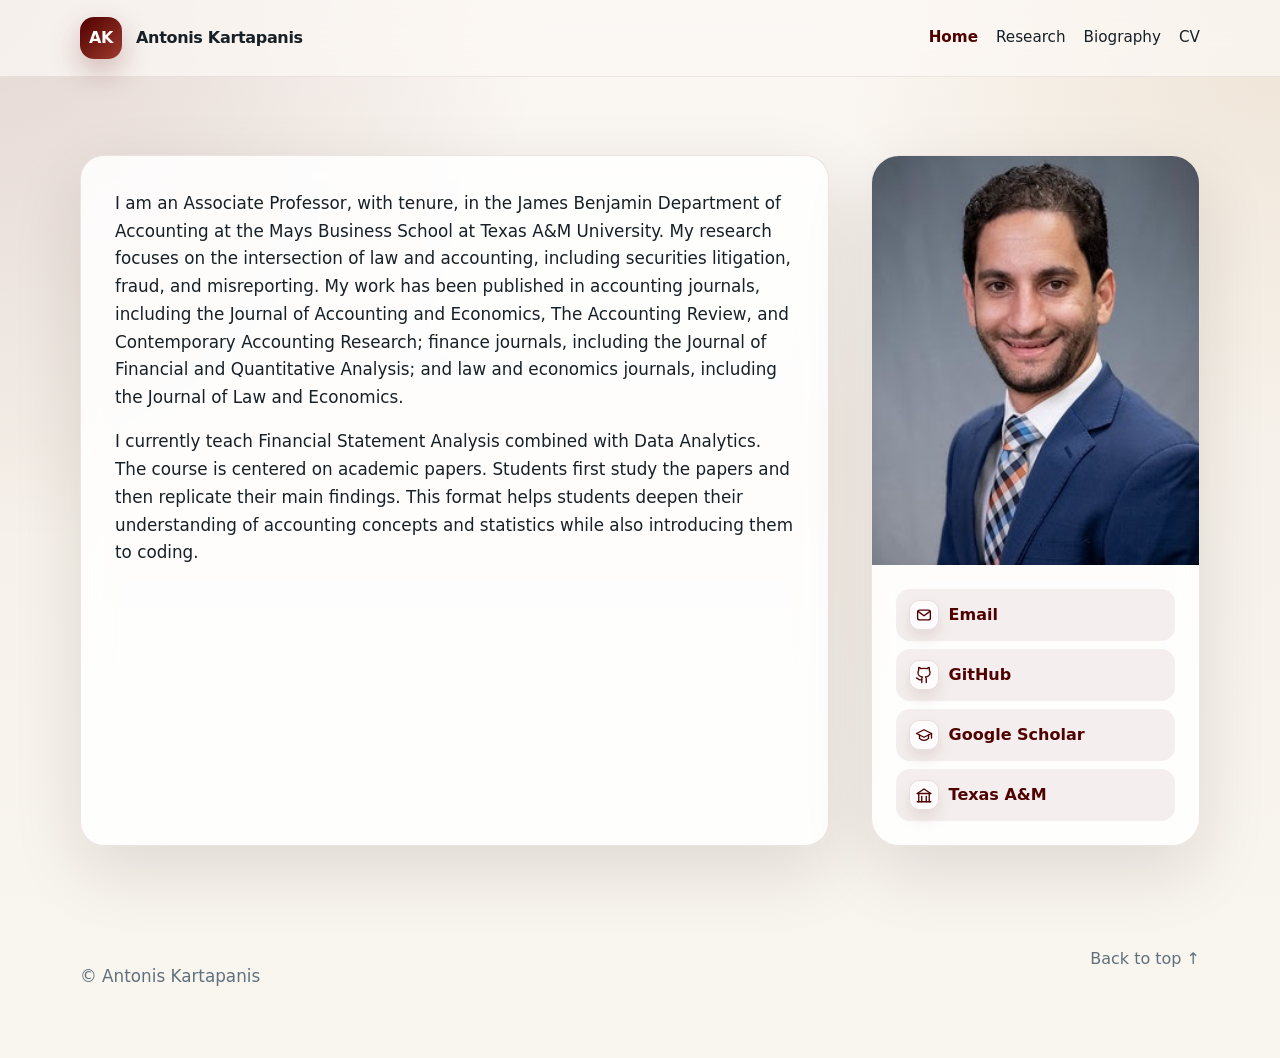
==== index.html @ 4bb773fa "Initial site" ====
<!doctype html>
<html lang="en">
<head>
  <meta charset="utf-8" />
  <meta name="viewport" content="width=device-width, initial-scale=1" />
  <title>Antonis Kartapanis | Home</title>
  <meta name="description" content="Antonis Kartapanis — Associate Professor of Accounting at the Mays Business School, Texas A&amp;M University. Research on securities litigation, fraud, and misreporting." />
  <link rel="canonical" href="https://example.com/index.html" />
  <link rel="icon" href="assets/tamu-atm-favicon.svg" type="image/svg+xml" />
  <link rel="stylesheet" href="styles.css" />

  <!-- OpenGraph (Facebook, LinkedIn, iMessage, Slack, Discord, etc.) -->
  <meta property="og:type" content="profile" />
  <meta property="og:site_name" content="Antonis Kartapanis" />
  <meta property="og:title" content="Antonis Kartapanis | Home" />
  <meta property="og:description" content="Antonis Kartapanis — Associate Professor of Accounting at the Mays Business School, Texas A&amp;M University. Research on securities litigation, fraud, and misreporting." />
  <meta property="og:url" content="https://example.com/index.html" />
  <meta property="og:image" content="https://example.com/assets/og-card.png" />
  <meta property="og:image:width" content="1200" />
  <meta property="og:image:height" content="630" />
  <meta property="og:image:alt" content="Antonis Kartapanis — Antonis Kartapanis — Associate Professor of Accounting at the Mays Business School, Texas A&amp;M University. Research on securities litigation, fraud, and misreporting." />

  <!-- Twitter / X -->
  <meta name="twitter:card" content="summary_large_image" />
  <meta name="twitter:title" content="Antonis Kartapanis | Home" />
  <meta name="twitter:description" content="Antonis Kartapanis — Associate Professor of Accounting at the Mays Business School, Texas A&amp;M University. Research on securities litigation, fraud, and misreporting." />
  <meta name="twitter:image" content="https://example.com/assets/og-card.png" />
</head>
<body>
  <header class="site-header" id="top">
    <nav class="nav" aria-label="Primary navigation">
      <a class="brand" href="index.html" aria-label="Antonis Kartapanis home">
        <span class="brand-mark">AK</span>
        <span>Antonis Kartapanis</span>
      </a>
      <div class="nav-links">
        <a class="active" href="index.html">Home</a>
        <a href="research.html">Research</a>
        <a href="biography.html">Biography</a>
        <a href="cv.html">CV</a>
      </div>
    </nav>
  </header>

  <main>
    <section class="hero section-shell">
      <div class="hero-copy home-copy paper-card">
        <p>I am an Associate Professor, with tenure, in the James Benjamin Department of Accounting at the Mays Business School at Texas A&amp;M University. My research focuses on the intersection of law and accounting, including securities litigation, fraud, and misreporting. My work has been published in accounting journals, including the Journal of Accounting and Economics, The Accounting Review, and Contemporary Accounting Research; finance journals, including the Journal of Financial and Quantitative Analysis; and law and economics journals, including the Journal of Law and Economics.</p>
        <p>I currently teach Financial Statement Analysis combined with Data Analytics. The course is centered on academic papers. Students first study the papers and then replicate their main findings. This format helps students deepen their understanding of accounting concepts and statistics while also introducing them to coding.</p>
      </div>
      <aside class="profile-card" aria-label="Contact links">
        <img src="assets/headshot.jpg" alt="Antonis Kartapanis" />
        <div class="profile-card-body">
          <div class="contact-list" aria-label="Contact and profile links">
            <a href="mailto:akartapanis@mays.tamu.edu"><span class="link-icon" aria-hidden="true"><svg viewBox="0 0 24 24"><rect x="3.5" y="5.5" width="17" height="13" rx="2.6"/><path d="m4.5 7.5 7.5 5.5 7.5-5.5"/></svg></span>Email</a>
            <a href="https://github.com/akartapanis"><span class="link-icon" aria-hidden="true"><svg viewBox="0 0 24 24"><path d="M15 22v-4a4.8 4.8 0 0 0-1-3.5c3 0 6-2 6-5.5.08-1.25-.27-2.48-1-3.5.28-1.15.28-2.35 0-3.5 0 0-1 0-3 1.5-2.64-.5-5.36-.5-8 0C6 2 5 2 5 2c-.3 1.15-.3 2.35 0 3.5A5.4 5.4 0 0 0 4 9c0 3.5 3 5.5 6 5.5-.39.49-.68 1.05-.85 1.65-.17.6-.22 1.23-.15 1.85v4"/><path d="M9 18c-4.51 2-5-2-7-2"/></svg></span>GitHub</a>
            <a href="https://scholar.google.com/citations?user=XXyv4EcAAAAJ&amp;hl=en"><span class="link-icon" aria-hidden="true"><svg viewBox="0 0 24 24"><path d="M22 10v6"/><path d="m2 10 10-5 10 5-10 5z"/><path d="M6 12v4.5a8 8 0 0 0 12 0V12"/></svg></span>Google Scholar</a>
            <a href="https://mays.tamu.edu/directory/akartapanis" target="_blank" rel="noreferrer"><span class="link-icon" aria-hidden="true"><svg viewBox="0 0 24 24"><path d="M3 21h18"/><path d="M5 21V10"/><path d="M19 21V10"/><path d="M9 21v-7"/><path d="M15 21v-7"/><path d="M3 10 12 4l9 6"/><path d="M3 10h18"/></svg></span>Texas A&amp;M</a>
          </div>
        </div>
      </aside>
    </section>
  </main>

  <footer class="footer section-shell">
    <p>© Antonis Kartapanis</p>
    <a href="#top">Back to top ↑</a>
  </footer>
</body>
</html>
---- styles.css ----
:root {
  --maroon: #500000;
  --maroon-2: #7a1f2b;
  --ink: #172026;
  --muted: #60707d;
  --line: #e6e1db;
  --bg: #f6f1ea;
  --card: rgba(255, 255, 255, 0.86);
  --shadow: 0 24px 70px rgba(42, 25, 18, 0.12);
  --radius: 28px;
  --page-title: clamp(2rem, 4vw, 3.4rem);
  --card-title: clamp(1.15rem, 1.55vw, 1.45rem);
  --body-text: 1.05rem;
}

* { box-sizing: border-box; }
html { scroll-behavior: smooth; }
body {
  margin: 0;
  font-family: Inter, ui-sans-serif, system-ui, -apple-system, BlinkMacSystemFont, "Segoe UI", sans-serif;
  color: var(--ink);
  background:
    radial-gradient(circle at top left, rgba(80, 0, 0, 0.13), transparent 34rem),
    radial-gradient(circle at top right, rgba(185, 139, 80, 0.18), transparent 28rem),
    linear-gradient(180deg, #fbf8f4 0%, var(--bg) 42%, #f9f6f0 100%);
  line-height: 1.65;
}

a { color: var(--maroon); text-decoration-thickness: 0.08em; text-underline-offset: 0.18em; }
a:hover { color: var(--maroon-2); }

.site-header {
  position: sticky;
  top: 0;
  z-index: 20;
  backdrop-filter: blur(18px);
  background: rgba(251, 248, 244, 0.76);
  border-bottom: 1px solid rgba(80, 0, 0, 0.08);
}

.nav, .section-shell {
  width: min(1120px, calc(100% - 40px));
  margin: 0 auto;
}

.nav {
  min-height: 76px;
  display: flex;
  align-items: center;
  justify-content: space-between;
  gap: 24px;
}

.brand, .nav-links { display: flex; align-items: center; gap: 14px; }
.brand { color: var(--ink); font-weight: 760; text-decoration: none; letter-spacing: -0.02em; }
.brand-mark {
  display: grid;
  place-items: center;
  width: 42px;
  height: 42px;
  border-radius: 14px;
  color: white;
  background: linear-gradient(135deg, var(--maroon), #9d3a2d);
  box-shadow: 0 12px 30px rgba(80, 0, 0, 0.25);
}
.nav-links { gap: 18px; font-size: 0.95rem; }
.nav-links a { color: var(--ink); text-decoration: none; }
.nav-links a:hover, .nav-links a.active { color: var(--maroon); }
.nav-links a.active { font-weight: 820; }

.button {
  display: inline-flex;
  align-items: center;
  justify-content: center;
  border: 1px solid rgba(80, 0, 0, 0.12);
  border-radius: 999px;
  padding: 0.85rem 1.1rem;
  font-size: 1rem;
  font-weight: 720;
  color: white;
  background: linear-gradient(135deg, var(--maroon), #8f2d2d);
  text-decoration: none;
  box-shadow: 0 16px 34px rgba(80, 0, 0, 0.18);
}
.button:hover { color: white; transform: translateY(-1px); }

h1, h2, h3 { line-height: 1.12; letter-spacing: -0.035em; }
h1 { margin: 0 0 1.4rem; font-size: var(--page-title); }
h2 { margin: 0 0 0.8rem; font-size: var(--card-title); letter-spacing: -0.02em; }
h3 { margin: 0 0 0.55rem; font-size: clamp(1.2rem, 1.7vw, 1.55rem); }
p, li { font-size: var(--body-text); }

.hero {
  display: grid;
  grid-template-columns: minmax(0, 1.25fr) minmax(280px, 0.55fr);
  gap: 42px;
  align-items: stretch;
  padding: 78px 0 70px;
}
.home-copy { align-self: stretch; }
.home-copy p:first-child { margin-top: 0; }
.hero-copy p { max-width: 820px; }

.profile-card, .paper-card {
  background: var(--card);
  border: 1px solid rgba(80, 0, 0, 0.10);
  box-shadow: var(--shadow);
  backdrop-filter: blur(14px);
}
.profile-card { border-radius: var(--radius); overflow: hidden; }
.profile-card img { width: 100%; aspect-ratio: 4 / 5; object-fit: cover; display: block; }
.profile-card-body { padding: 24px; }
.contact-list { display: grid; gap: 8px; }
.contact-list a {
  display: flex;
  align-items: center;
  gap: 10px;
  padding: 10px 12px;
  border: 1px solid transparent;
  border-radius: 14px;
  background: rgba(80,0,0,0.06);
  text-decoration: none;
  font-weight: 680;
  transition: background 160ms ease, border-color 160ms ease, transform 160ms ease;
}
.contact-list a:hover {
  border-color: rgba(80, 0, 0, 0.14);
  background: rgba(80,0,0,0.09);
  transform: translateY(-1px);
}
.link-icon {
  display: inline-grid;
  flex: 0 0 30px;
  place-items: center;
  width: 30px;
  height: 30px;
  border-radius: 10px;
  color: var(--maroon);
  background: rgba(255, 255, 255, 0.76);
  border: 1px solid rgba(80, 0, 0, 0.12);
  box-shadow: 0 8px 16px rgba(80, 0, 0, 0.10);
}
.link-icon svg {
  width: 18px;
  height: 18px;
  fill: none;
  stroke: currentColor;
  stroke-width: 1.8;
  stroke-linecap: round;
  stroke-linejoin: round;
}
.link-icon svg path:only-child { fill: currentColor; stroke: none; }

.page-title { padding: 70px 0 24px; }
.research-list { display: grid; gap: 18px; padding-bottom: 28px; }
.paper-card { border-radius: 24px; padding: clamp(22px, 4vw, 34px); }
.paper-card > :first-child { margin-top: 0; }
.paper-card > :last-child { margin-bottom: 0; }
.paper-card p:last-child { margin-bottom: 0; }
.paper-card ul { margin: 1rem 0; padding-left: 1.2rem; color: var(--muted); }

/* Collapsible abstracts */
.paper-card details.abstract { margin-top: 0.8rem; }
.paper-card details.abstract summary {
  cursor: pointer;
  list-style: none;
  display: inline-flex;
  align-items: center;
  gap: 8px;
  padding: 7px 14px 7px 16px;
  border: 1px solid rgba(80, 0, 0, 0.16);
  border-radius: 999px;
  font-size: 0.88rem;
  font-weight: 720;
  color: var(--maroon);
  background: rgba(80, 0, 0, 0.06);
  transition: background 160ms ease, border-color 160ms ease;
  user-select: none;
}
.paper-card details.abstract summary::-webkit-details-marker { display: none; }
.paper-card details.abstract summary::after {
  content: "›";
  display: inline-block;
  font-size: 1.05rem;
  line-height: 1;
  font-weight: 800;
  transform: rotate(90deg);
  transition: transform 220ms ease;
}
.paper-card details.abstract[open] summary::after { transform: rotate(-90deg); }
.paper-card details.abstract summary:hover {
  background: rgba(80, 0, 0, 0.10);
  border-color: rgba(80, 0, 0, 0.22);
}
.paper-card details.abstract:not([open]) summary .abstract-toggle-hide,
.paper-card details.abstract[open] summary .abstract-toggle-show { display: none; }
.paper-card details.abstract p {
  margin: 14px 0 0;
}
.abstract-label {
  font-weight: 760;
  color: var(--ink);
}

.working-title { padding-top: 18px; }
.working-papers-list { padding-bottom: 86px; }
.working-papers-list .paper-card h2 { margin-bottom: 0; }

.biography-list {
  display: grid;
  gap: 30px;
  padding: 70px 0 88px;
}
.bio-section h1 { margin-bottom: 1rem; }
.bio-with-photo::after {
  content: "";
  display: table;
  clear: both;
}
.bio-photo-card {
  float: left;
  width: min(25%, 210px);
  min-width: 170px;
  margin: 0 24px 12px 0;
}
.bio-photo-card img {
  width: 100%;
  aspect-ratio: 4 / 5;
  object-fit: cover;
  display: block;
  border-radius: 18px;
}
.bio-copy p:first-child { margin-top: 0; }
.bio-copy p:last-child { margin-bottom: 0; }

.cv-page { padding: 70px 0 86px; }
.cv-actions { display: flex; flex-wrap: wrap; gap: 12px; }
.cv-download-only { margin-bottom: 18px; }
.cv-frame-card {
  overflow: hidden;
  margin-top: 18px;
  border: 1px solid rgba(80, 0, 0, 0.10);
  border-radius: var(--radius);
  background: var(--card);
  box-shadow: var(--shadow);
}
.cv-frame-card iframe {
  display: block;
  width: 100%;
  height: min(82vh, 980px);
  min-height: 720px;
  border: 0;
  background: white;
}

.footer { display: flex; justify-content: space-between; gap: 20px; padding: 30px 0 50px; color: var(--muted); }
.footer a { color: var(--muted); text-decoration: none; }

@media (max-width: 860px) {
  .nav { align-items: flex-start; flex-direction: column; padding: 16px 0; }
  .nav-links { flex-wrap: wrap; }
  .hero { grid-template-columns: 1fr; padding-top: 46px; }
  .bio-photo-card {
    float: none;
    width: 100%;
    max-width: 360px;
    margin: 0 0 20px;
  }
  .cv-frame-card iframe { min-height: 620px; }
}

@media (max-width: 520px) {
  .nav, .section-shell { width: min(100% - 24px, 1120px); }
  .profile-card-body, .paper-card { padding: 22px; }
}

/* Print: CV page renders a clean text fallback (the iframe doesn't print). */
.cv-print-note { display: none; }
@media print {
  body { background: white; color: #000; }
  .site-header, .footer, .cv-actions, .cv-frame-card { display: none !important; }
  .cv-page { padding: 0; }
  .cv-print-note {
    display: block;
    padding: 24px 0;
    font-size: 12pt;
    line-height: 1.6;
  }
  .cv-print-note h1 {
    font-size: 22pt;
    margin: 0 0 0.4rem;
    letter-spacing: -0.02em;
  }
  .cv-print-note p { margin: 0.4rem 0; }
  .cv-print-note .cv-print-url {
    word-break: break-all;
    font-family: ui-monospace, SFMono-Regular, Menlo, monospace;
    font-size: 10.5pt;
  }
}
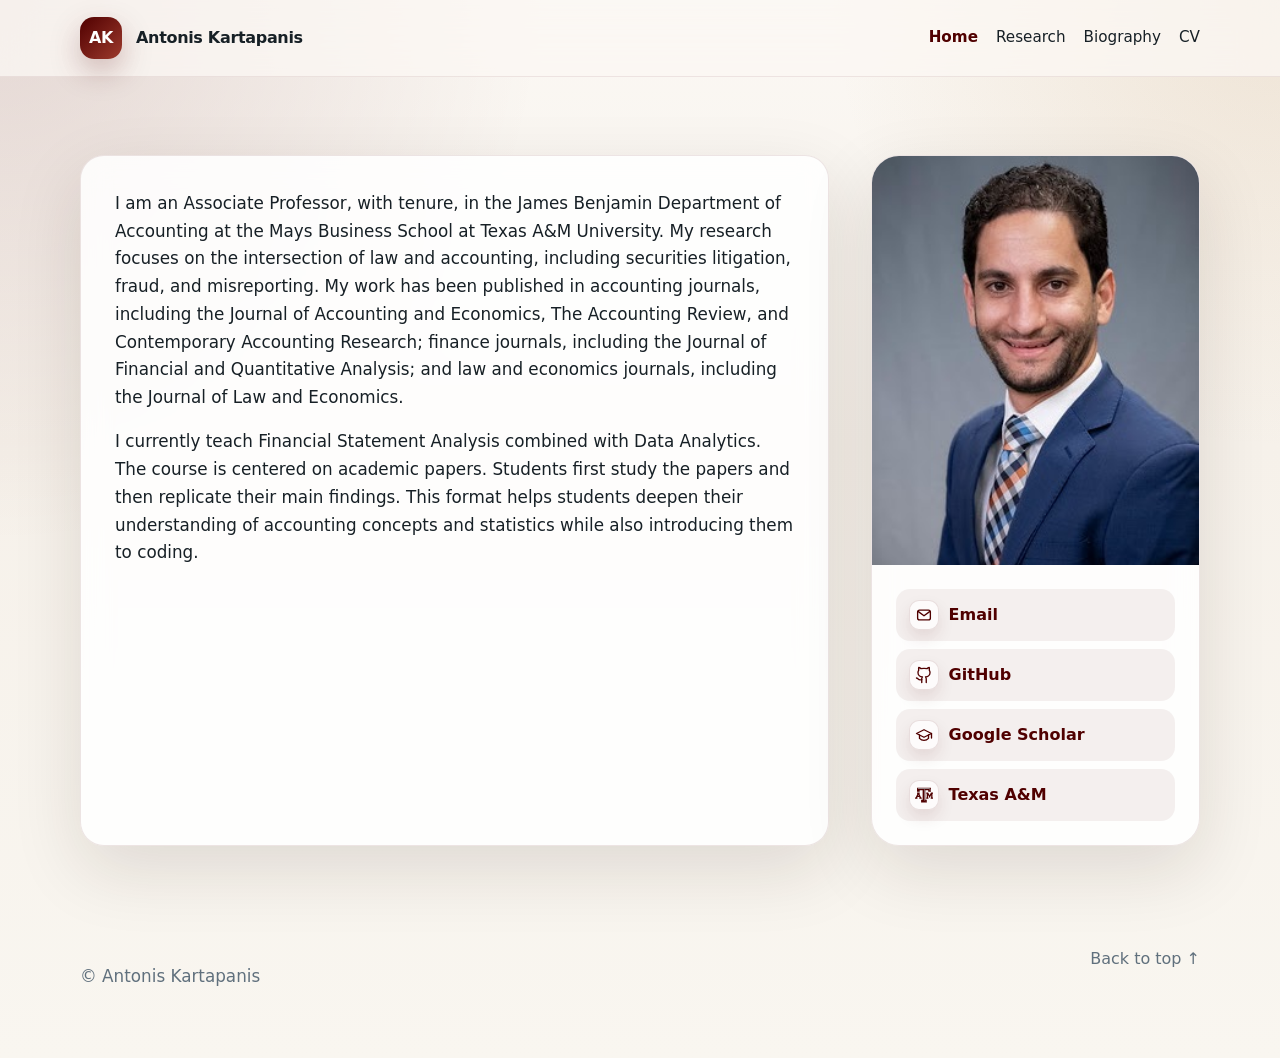
==== commit 9bc02661: "Host CV on site; use official Texas A&M logo for favicon and button - Serve the CV from assets/cv.pd" ====
--- a/index.html
+++ b/index.html
@@ -1,30 +1,40 @@
 <!doctype html>
 <html lang="en">
 <head>
+  <!-- Google tag (gtag.js) -->
+  <script async src="https://www.googletagmanager.com/gtag/js?id=G-1BQPP7PEBK"></script>
+  <script>
+    window.dataLayer = window.dataLayer || [];
+    function gtag(){dataLayer.push(arguments);}
+    gtag('js', new Date());
+
+    gtag('config', 'G-1BQPP7PEBK');
+  </script>
+
   <meta charset="utf-8" />
   <meta name="viewport" content="width=device-width, initial-scale=1" />
-  <title>Antonis Kartapanis | Home</title>
-  <meta name="description" content="Antonis Kartapanis — Associate Professor of Accounting at the Mays Business School, Texas A&amp;M University. Research on securities litigation, fraud, and misreporting." />
-  <link rel="canonical" href="https://example.com/index.html" />
-  <link rel="icon" href="assets/tamu-atm-favicon.svg" type="image/svg+xml" />
+  <title>Antonis Kartapanis | Texas A&M</title>
+  <meta name="description" content="Antonis Kartapanis — Associate Professor, Texas A&amp;M University." />
+  <link rel="canonical" href="https://akartapanis.github.io/index.html" />
+  <link rel="icon" href="assets/tamu-atm-box.svg" type="image/svg+xml" />
   <link rel="stylesheet" href="styles.css" />
 
   <!-- OpenGraph (Facebook, LinkedIn, iMessage, Slack, Discord, etc.) -->
   <meta property="og:type" content="profile" />
   <meta property="og:site_name" content="Antonis Kartapanis" />
-  <meta property="og:title" content="Antonis Kartapanis | Home" />
-  <meta property="og:description" content="Antonis Kartapanis — Associate Professor of Accounting at the Mays Business School, Texas A&amp;M University. Research on securities litigation, fraud, and misreporting." />
-  <meta property="og:url" content="https://example.com/index.html" />
-  <meta property="og:image" content="https://example.com/assets/og-card.png" />
+  <meta property="og:title" content="Antonis Kartapanis | Texas A&M" />
+  <meta property="og:description" content="Antonis Kartapanis — Associate Professor, Texas A&amp;M University." />
+  <meta property="og:url" content="https://akartapanis.github.io/index.html" />
+  <meta property="og:image" content="https://akartapanis.github.io/assets/og-card.png" />
   <meta property="og:image:width" content="1200" />
   <meta property="og:image:height" content="630" />
-  <meta property="og:image:alt" content="Antonis Kartapanis — Antonis Kartapanis — Associate Professor of Accounting at the Mays Business School, Texas A&amp;M University. Research on securities litigation, fraud, and misreporting." />
+  <meta property="og:image:alt" content="Antonis Kartapanis — Antonis Kartapanis — Associate Professor, Texas A&amp;M University." />
 
   <!-- Twitter / X -->
   <meta name="twitter:card" content="summary_large_image" />
-  <meta name="twitter:title" content="Antonis Kartapanis | Home" />
-  <meta name="twitter:description" content="Antonis Kartapanis — Associate Professor of Accounting at the Mays Business School, Texas A&amp;M University. Research on securities litigation, fraud, and misreporting." />
-  <meta name="twitter:image" content="https://example.com/assets/og-card.png" />
+  <meta name="twitter:title" content="Antonis Kartapanis | Texas A&M" />
+  <meta name="twitter:description" content="Antonis Kartapanis — Associate Professor, Texas A&amp;M University." />
+  <meta name="twitter:image" content="https://akartapanis.github.io/assets/og-card.png" />
 </head>
 <body>
   <header class="site-header" id="top">
@@ -55,7 +65,7 @@
             <a href="mailto:akartapanis@mays.tamu.edu"><span class="link-icon" aria-hidden="true"><svg viewBox="0 0 24 24"><rect x="3.5" y="5.5" width="17" height="13" rx="2.6"/><path d="m4.5 7.5 7.5 5.5 7.5-5.5"/></svg></span>Email</a>
             <a href="https://github.com/akartapanis"><span class="link-icon" aria-hidden="true"><svg viewBox="0 0 24 24"><path d="M15 22v-4a4.8 4.8 0 0 0-1-3.5c3 0 6-2 6-5.5.08-1.25-.27-2.48-1-3.5.28-1.15.28-2.35 0-3.5 0 0-1 0-3 1.5-2.64-.5-5.36-.5-8 0C6 2 5 2 5 2c-.3 1.15-.3 2.35 0 3.5A5.4 5.4 0 0 0 4 9c0 3.5 3 5.5 6 5.5-.39.49-.68 1.05-.85 1.65-.17.6-.22 1.23-.15 1.85v4"/><path d="M9 18c-4.51 2-5-2-7-2"/></svg></span>GitHub</a>
             <a href="https://scholar.google.com/citations?user=XXyv4EcAAAAJ&amp;hl=en"><span class="link-icon" aria-hidden="true"><svg viewBox="0 0 24 24"><path d="M22 10v6"/><path d="m2 10 10-5 10 5-10 5z"/><path d="M6 12v4.5a8 8 0 0 0 12 0V12"/></svg></span>Google Scholar</a>
-            <a href="https://mays.tamu.edu/directory/akartapanis" target="_blank" rel="noreferrer"><span class="link-icon" aria-hidden="true"><svg viewBox="0 0 24 24"><path d="M3 21h18"/><path d="M5 21V10"/><path d="M19 21V10"/><path d="M9 21v-7"/><path d="M15 21v-7"/><path d="M3 10 12 4l9 6"/><path d="M3 10h18"/></svg></span>Texas A&amp;M</a>
+            <a href="https://mays.tamu.edu/directory/akartapanis" target="_blank" rel="noreferrer"><span class="link-icon" aria-hidden="true"><img class="link-logo" src="assets/tamu-atm-maroon.svg" alt="" /></span>Texas A&amp;M</a>
           </div>
         </div>
       </aside>
--- a/styles.css
+++ b/styles.css
@@ -150,6 +150,7 @@
   stroke-linejoin: round;
 }
 .link-icon svg path:only-child { fill: currentColor; stroke: none; }
+.link-icon .link-logo { display: block; width: 24px; height: 24px; }
 
 .page-title { padding: 70px 0 24px; }
 .research-list { display: grid; gap: 18px; padding-bottom: 28px; }
@@ -244,7 +245,8 @@
   background: var(--card);
   box-shadow: var(--shadow);
 }
-.cv-frame-card iframe {
+.cv-frame-card iframe,
+.cv-frame-card object {
   display: block;
   width: 100%;
   height: min(82vh, 980px);
@@ -252,6 +254,8 @@
   border: 0;
   background: white;
 }
+
+.cv-fallback { display: grid; place-items: center; align-content: center; gap: 14px; min-height: inherit; padding: 40px 20px; text-align: center; color: var(--muted); }
 
 .footer { display: flex; justify-content: space-between; gap: 20px; padding: 30px 0 50px; color: var(--muted); }
 .footer a { color: var(--muted); text-decoration: none; }
@@ -266,7 +270,8 @@
     max-width: 360px;
     margin: 0 0 20px;
   }
-  .cv-frame-card iframe { min-height: 620px; }
+  .cv-frame-card iframe,
+  .cv-frame-card object { min-height: 620px; }
 }
 
 @media (max-width: 520px) {
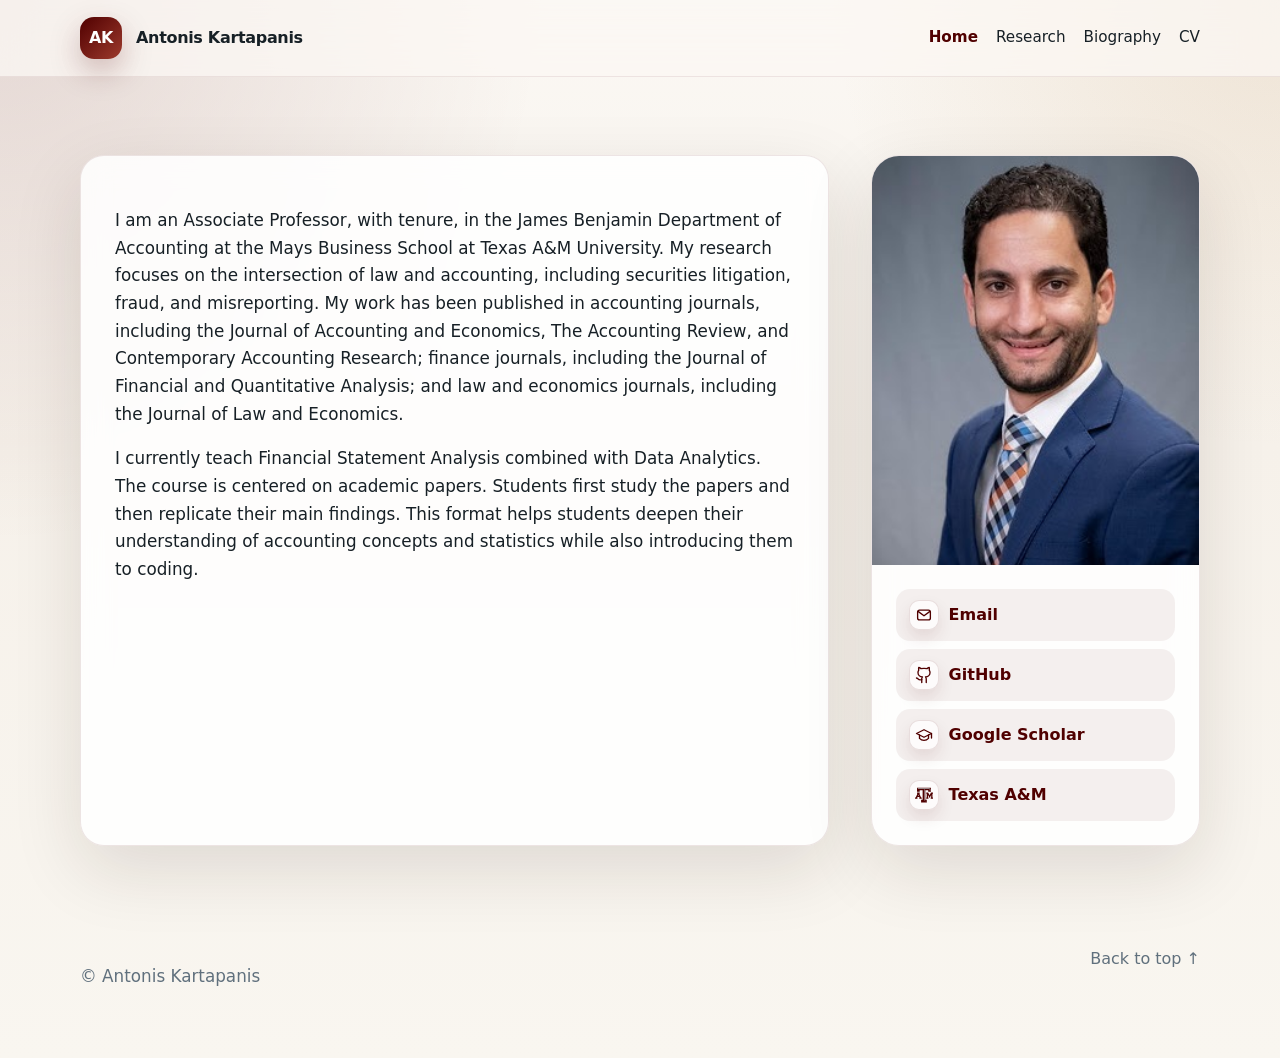
==== commit eec055d9: "Improve search-engine indexing - Generate sitemap.xml and robots.txt from data/site.json - Canonical" ====
--- a/index.html
+++ b/index.html
@@ -13,38 +13,85 @@
 
   <meta charset="utf-8" />
   <meta name="viewport" content="width=device-width, initial-scale=1" />
-  <title>Antonis Kartapanis | Texas A&M</title>
-  <meta name="description" content="Antonis Kartapanis — Associate Professor, Texas A&amp;M University." />
-  <link rel="canonical" href="https://akartapanis.github.io/index.html" />
+  <title>Antonis Kartapanis | Accounting Professor, Texas A&M</title>
+  <meta name="description" content="Antonis Kartapanis, Associate Professor of Accounting at Texas A&amp;M's Mays Business School. Research on securities litigation, fraud, and financial misreporting." />
+  <link rel="canonical" href="https://akartapanis.github.io/" />
   <link rel="icon" href="assets/tamu-atm-box.svg" type="image/svg+xml" />
   <link rel="stylesheet" href="styles.css" />
 
   <!-- OpenGraph (Facebook, LinkedIn, iMessage, Slack, Discord, etc.) -->
   <meta property="og:type" content="profile" />
   <meta property="og:site_name" content="Antonis Kartapanis" />
-  <meta property="og:title" content="Antonis Kartapanis | Texas A&M" />
-  <meta property="og:description" content="Antonis Kartapanis — Associate Professor, Texas A&amp;M University." />
-  <meta property="og:url" content="https://akartapanis.github.io/index.html" />
+  <meta property="og:title" content="Antonis Kartapanis | Accounting Professor, Texas A&M" />
+  <meta property="og:description" content="Antonis Kartapanis, Associate Professor of Accounting at Texas A&amp;M's Mays Business School. Research on securities litigation, fraud, and financial misreporting." />
+  <meta property="og:url" content="https://akartapanis.github.io/" />
   <meta property="og:image" content="https://akartapanis.github.io/assets/og-card.png" />
   <meta property="og:image:width" content="1200" />
   <meta property="og:image:height" content="630" />
-  <meta property="og:image:alt" content="Antonis Kartapanis — Antonis Kartapanis — Associate Professor, Texas A&amp;M University." />
+  <meta property="og:image:alt" content="Antonis Kartapanis" />
 
   <!-- Twitter / X -->
   <meta name="twitter:card" content="summary_large_image" />
-  <meta name="twitter:title" content="Antonis Kartapanis | Texas A&M" />
-  <meta name="twitter:description" content="Antonis Kartapanis — Associate Professor, Texas A&amp;M University." />
+  <meta name="twitter:title" content="Antonis Kartapanis | Accounting Professor, Texas A&M" />
+  <meta name="twitter:description" content="Antonis Kartapanis, Associate Professor of Accounting at Texas A&amp;M's Mays Business School. Research on securities litigation, fraud, and financial misreporting." />
   <meta name="twitter:image" content="https://akartapanis.github.io/assets/og-card.png" />
+
+  <script type="application/ld+json">
+  {
+    "@context": "https://schema.org",
+    "@type": "ProfilePage",
+    "url": "https://akartapanis.github.io/",
+    "mainEntity": {
+      "@type": "Person",
+      "@id": "https://akartapanis.github.io/#person",
+      "name": "Antonis Kartapanis",
+      "url": "https://akartapanis.github.io/",
+      "image": "https://akartapanis.github.io/assets/headshot.jpg",
+      "email": "mailto:akartapanis@mays.tamu.edu",
+      "jobTitle": "Associate Professor of Accounting",
+      "worksFor": {
+        "@type": "CollegeOrUniversity",
+        "name": "Texas A&M University",
+        "url": "https://www.tamu.edu/",
+        "department": {
+          "@type": "Organization",
+          "name": "James Benjamin Department of Accounting, Mays Business School"
+        }
+      },
+      "alumniOf": [
+        {
+          "@type": "CollegeOrUniversity",
+          "name": "The University of Texas at Austin"
+        }
+      ],
+      "knowsAbout": [
+        "Accounting",
+        "Securities litigation",
+        "SEC enforcement",
+        "Auditing",
+        "Financial reporting fraud",
+        "Financial misreporting",
+        "Non-GAAP reporting",
+        "Financial social media"
+      ],
+      "sameAs": [
+        "https://scholar.google.com/citations?user=XXyv4EcAAAAJ",
+        "https://mays.tamu.edu/directory/akartapanis",
+        "https://github.com/akartapanis"
+      ]
+    }
+  }
+  </script>
 </head>
 <body>
   <header class="site-header" id="top">
     <nav class="nav" aria-label="Primary navigation">
-      <a class="brand" href="index.html" aria-label="Antonis Kartapanis home">
+      <a class="brand" href="./" aria-label="Antonis Kartapanis home">
         <span class="brand-mark">AK</span>
         <span>Antonis Kartapanis</span>
       </a>
       <div class="nav-links">
-        <a class="active" href="index.html">Home</a>
+        <a class="active" href="./">Home</a>
         <a href="research.html">Research</a>
         <a href="biography.html">Biography</a>
         <a href="cv.html">CV</a>
@@ -55,6 +102,7 @@
   <main>
     <section class="hero section-shell">
       <div class="hero-copy home-copy paper-card">
+        <h1 class="visually-hidden">Antonis Kartapanis, Associate Professor of Accounting, Texas A&amp;M University</h1>
         <p>I am an Associate Professor, with tenure, in the James Benjamin Department of Accounting at the Mays Business School at Texas A&amp;M University. My research focuses on the intersection of law and accounting, including securities litigation, fraud, and misreporting. My work has been published in accounting journals, including the Journal of Accounting and Economics, The Accounting Review, and Contemporary Accounting Research; finance journals, including the Journal of Financial and Quantitative Analysis; and law and economics journals, including the Journal of Law and Economics.</p>
         <p>I currently teach Financial Statement Analysis combined with Data Analytics. The course is centered on academic papers. Students first study the papers and then replicate their main findings. This format helps students deepen their understanding of accounting concepts and statistics while also introducing them to coding.</p>
       </div>
--- a/styles.css
+++ b/styles.css
@@ -303,3 +303,16 @@
     font-size: 10.5pt;
   }
 }
+
+/* Visible to screen readers and search engines, hidden visually. */
+.visually-hidden {
+  position: absolute;
+  width: 1px;
+  height: 1px;
+  padding: 0;
+  margin: -1px;
+  overflow: hidden;
+  clip: rect(0, 0, 0, 0);
+  white-space: nowrap;
+  border: 0;
+}
